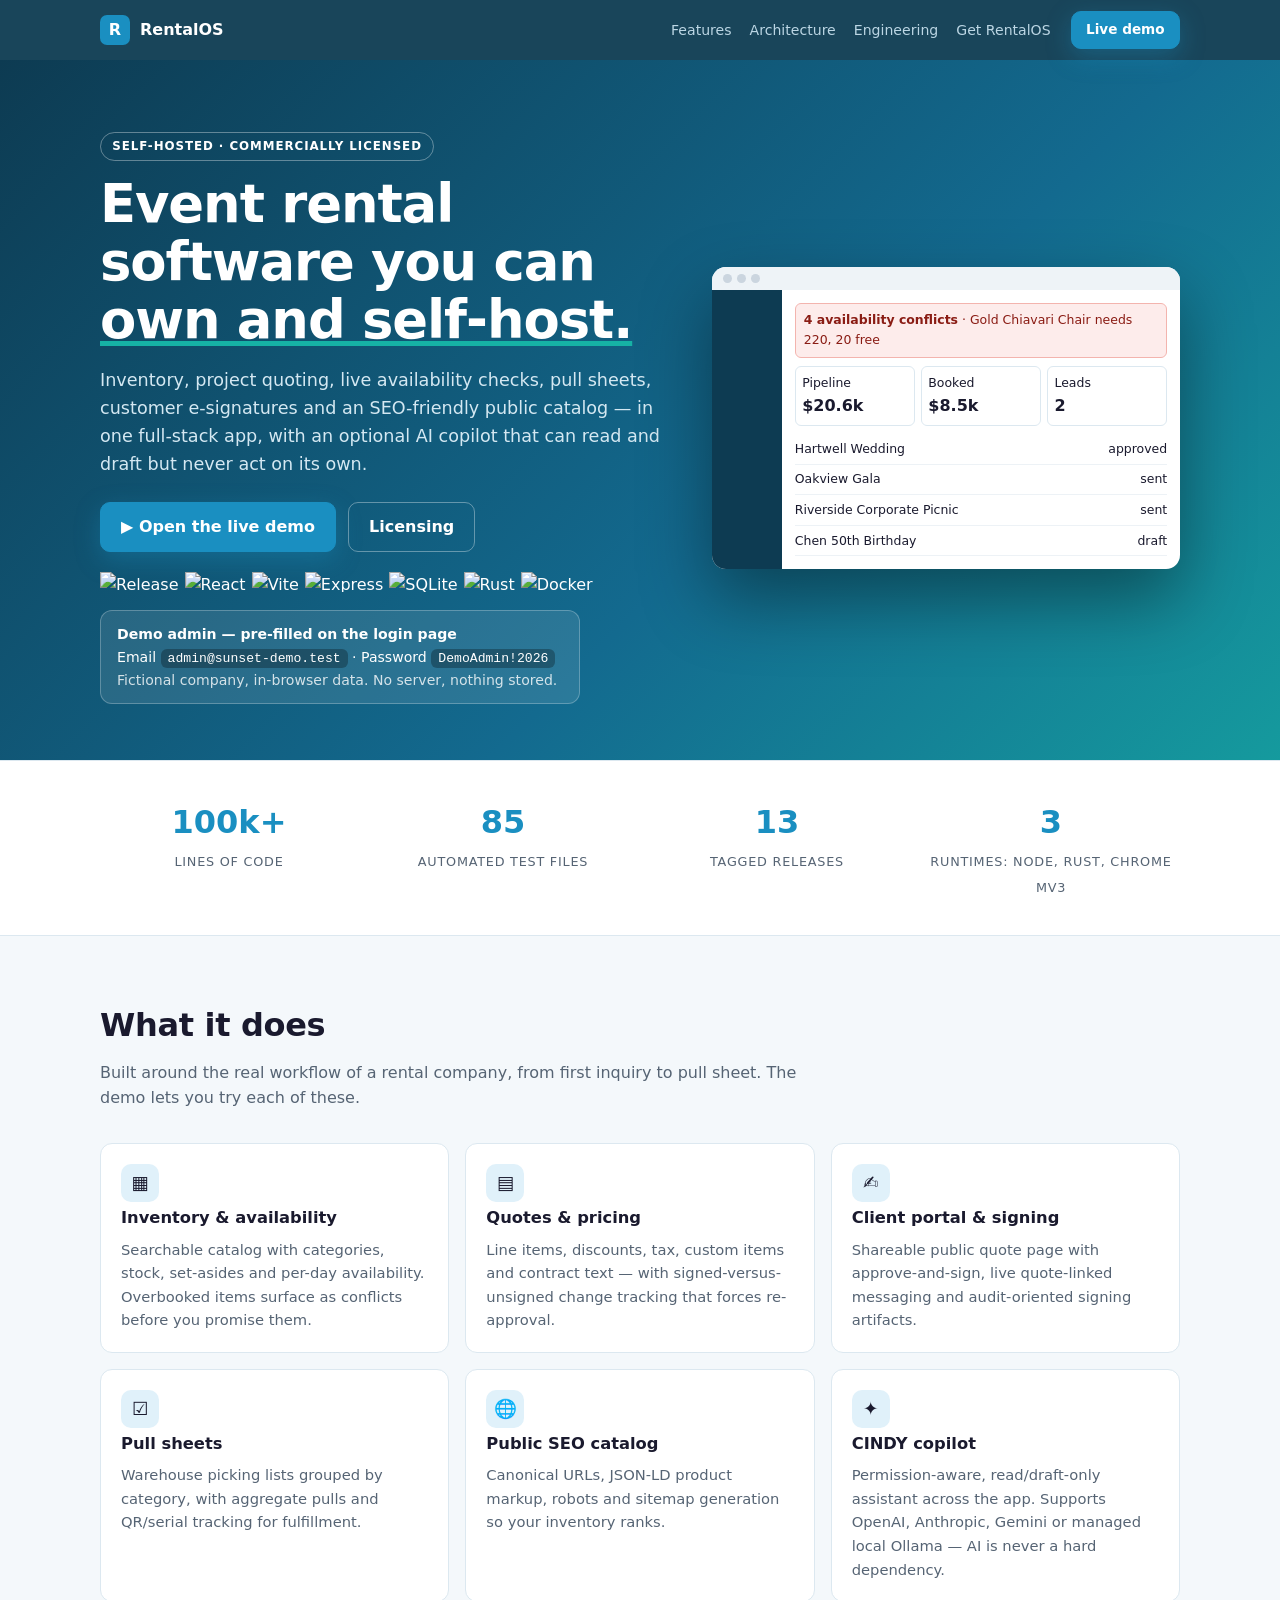
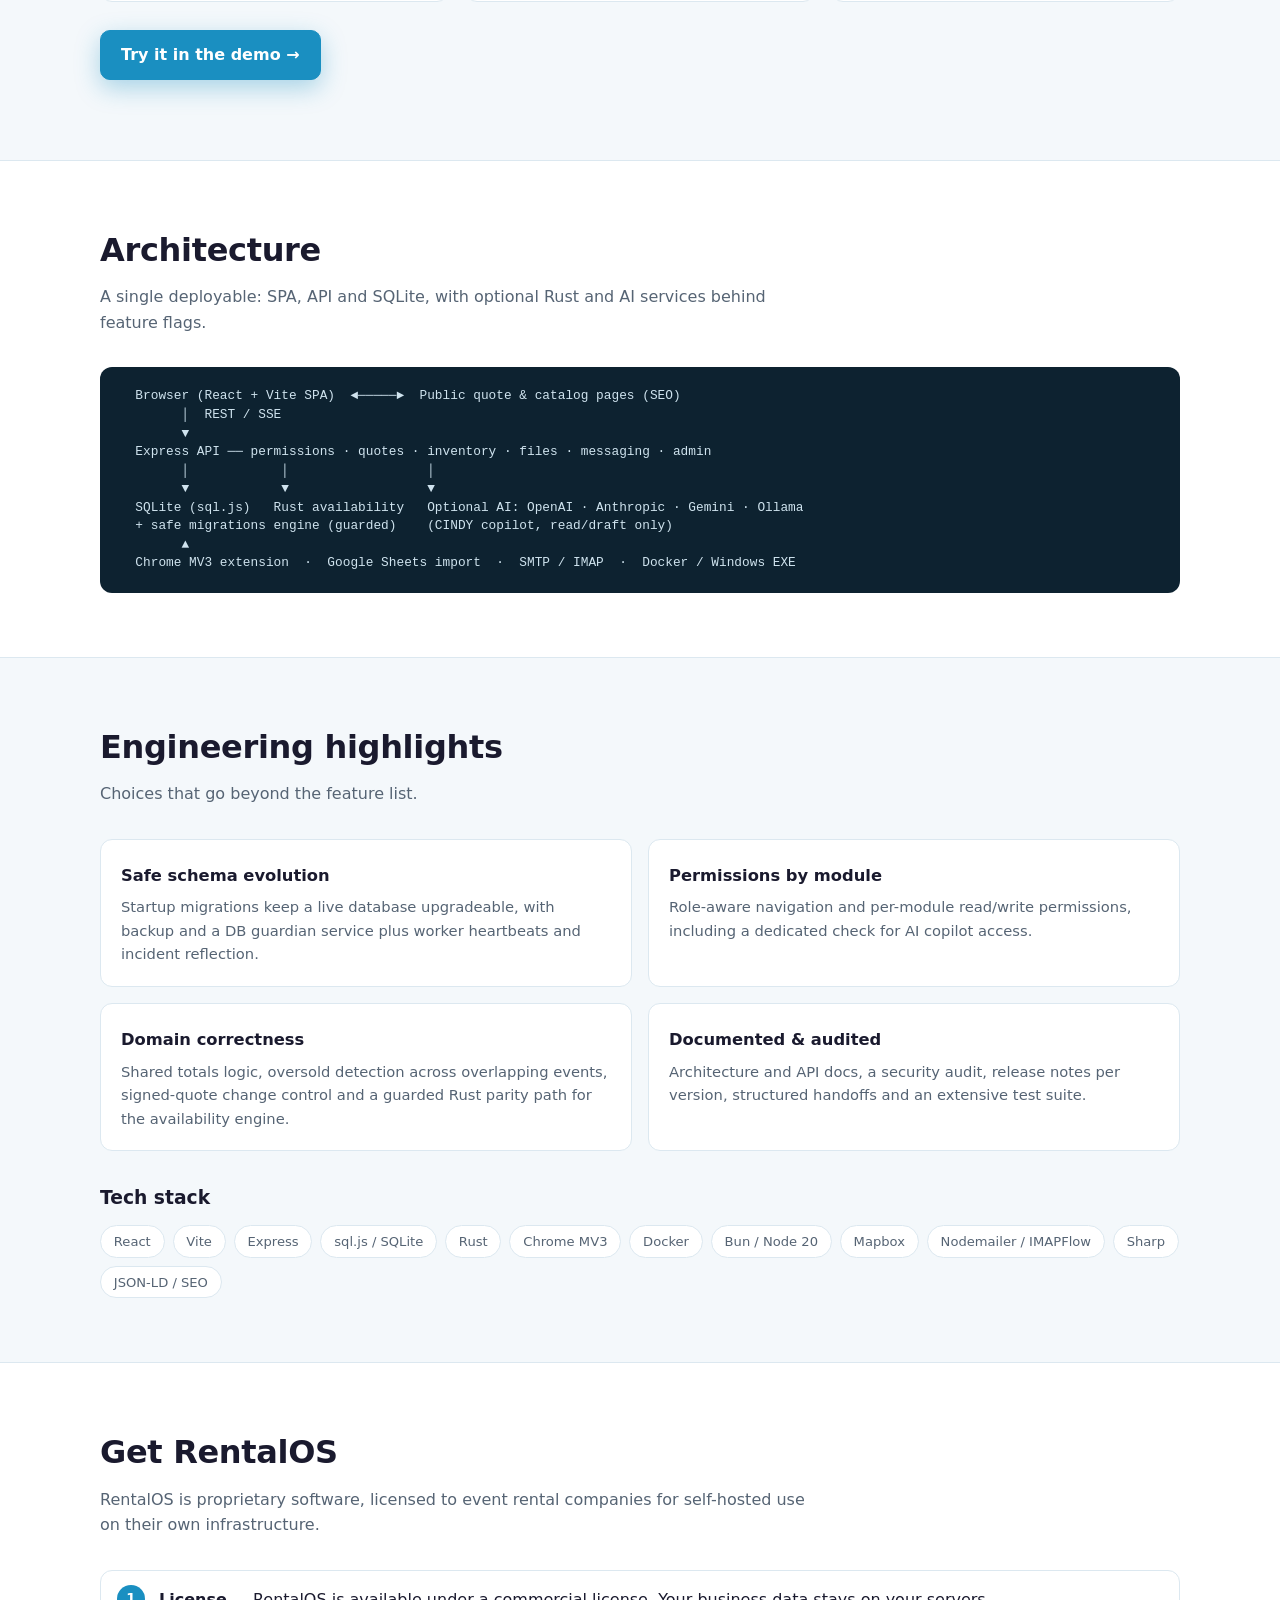
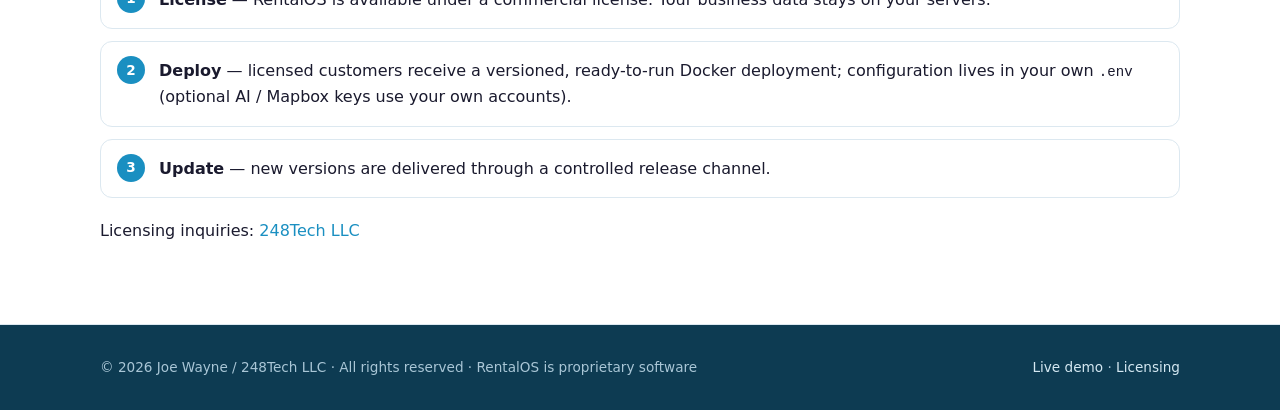
==== index.html @ 3e0eb8b5 "Add RentalOS public website and interactive demo Marketing site and static in-browser demo, moved fr" ====
<!doctype html>
<html lang="en">
<head>
<meta charset="utf-8">
<meta name="viewport" content="width=device-width,initial-scale=1">
<title>RentalOS — Self-Hosted Event Rental Software (Live Demo)</title>
<meta name="description" content="RentalOS is self-hosted event rental software: inventory, quotes, availability conflict detection, pull sheets, e-signatures, public SEO catalog and an AI copilot. React, Express, SQLite and Rust. Try the live demo.">
<meta name="keywords" content="event rental software, rental inventory management, quote management, pull sheets, self-hosted, React, Express, SQLite, Rust, portfolio">
<meta name="author" content="Joe Wayne / 248Tech LLC">
<meta name="robots" content="index,follow,max-image-preview:large">
<link rel="canonical" href="https://248tech.github.io/rentalos-site/">
<link rel="icon" type="image/png" href="assets/favicon.png">
<link rel="apple-touch-icon" href="assets/apple-touch-icon.png">
<link rel="manifest" href="manifest.webmanifest">
<meta name="theme-color" content="#0d3b52">
<meta property="og:type" content="website">
<meta property="og:site_name" content="RentalOS">
<meta property="og:title" content="RentalOS — Self-Hosted Event Rental Software">
<meta property="og:description" content="Inventory, quotes, availability checks, pull sheets, e-signatures and a public SEO catalog. Sign in to the live demo as admin.">
<meta property="og:url" content="https://248tech.github.io/rentalos-site/">
<meta property="og:image" content="https://248tech.github.io/rentalos-site/assets/og-image.png">
<meta property="og:image:width" content="1200"><meta property="og:image:height" content="630">
<meta name="twitter:card" content="summary_large_image">
<meta name="twitter:title" content="RentalOS — Event Rental Software">
<meta name="twitter:description" content="Self-hosted. Try the live admin demo.">
<meta name="twitter:image" content="https://248tech.github.io/rentalos-site/assets/og-image.png">
<script type="application/ld+json">
{"@context":"https://schema.org","@type":"SoftwareApplication","name":"RentalOS","applicationCategory":"BusinessApplication","operatingSystem":"Linux, Windows, Docker","description":"Self-hosted event rental software for inventory, quotes, contracts, pull sheets and public catalog publishing.","url":"https://248tech.github.io/rentalos-site/","programmingLanguage":["JavaScript","Rust"],"author":{"@type":"Organization","name":"248Tech LLC","url":"https://github.com/248Tech"}}
</script>
<style>
:root{--navy:#0d3b52;--primary:#1a8fc1;--accent:#16b2a5;--bg:#f4f8fb;--panel:#fff;--line:#dce8f0;--text:#1a1a2e;--muted:#566474;--purple:#7c3aed}
*{box-sizing:border-box}html{scroll-behavior:smooth}
body{margin:0;font-family:-apple-system,BlinkMacSystemFont,"Segoe UI",system-ui,sans-serif;color:var(--text);background:var(--bg);line-height:1.6;-webkit-font-smoothing:antialiased}
a{color:var(--primary);text-decoration:none}a:hover{text-decoration:underline}
:focus-visible{outline:2px solid var(--primary);outline-offset:3px}
.skip{position:absolute;left:-999px}.skip:focus{left:8px;top:8px;background:#fff;padding:8px;z-index:99}
.wrap{max-width:1120px;margin:0 auto;padding:0 20px}
header.top{position:sticky;top:0;z-index:20;background:rgba(13,59,82,.95);backdrop-filter:blur(8px)}
header.top .wrap{display:flex;align-items:center;gap:20px;height:60px}
.logo{display:flex;align-items:center;gap:10px;color:#fff;font-weight:700}.logo b{width:30px;height:30px;border-radius:7px;background:var(--primary);display:grid;place-items:center}
nav.links{display:flex;gap:18px;margin-left:auto;font-size:.88rem}nav.links a{color:#bcd6e4}nav.links a:hover{color:#fff;text-decoration:none}
.btn{display:inline-flex;align-items:center;gap:8px;padding:.7rem 1.25rem;border-radius:10px;font-weight:600;border:1px solid var(--line);background:#fff;color:var(--text)}.btn:hover{text-decoration:none;border-color:var(--primary)}
.btn.primary{background:var(--primary);border-color:var(--primary);color:#fff;box-shadow:0 8px 24px rgba(26,143,193,.35)}.btn.primary:hover{background:#157aa6}
.btn.ghost{background:transparent;color:#fff;border-color:rgba(255,255,255,.35)}
.hero{background:linear-gradient(135deg,#0d3b52 0%,#136a8f 60%,#16b2a5 120%);color:#fff;padding:72px 0 56px}
.hero .wrap{display:grid;grid-template-columns:1.1fr .9fr;gap:40px;align-items:center}
.eyebrow{display:inline-block;font-size:.74rem;font-weight:700;letter-spacing:.08em;text-transform:uppercase;border:1px solid rgba(255,255,255,.35);padding:.25rem .7rem;border-radius:99px}
h1{font-size:clamp(2.1rem,5vw,3.3rem);line-height:1.1;margin:.9rem 0 1rem;letter-spacing:-.02em}
.lead{font-size:1.1rem;max-width:56ch;color:#d4e8f2;margin:0 0 1.5rem}
.cta{display:flex;gap:12px;flex-wrap:wrap;margin-bottom:20px}
.badges{display:flex;gap:6px;flex-wrap:wrap}.badges img{height:20px}
.creds{margin-top:18px;background:rgba(255,255,255,.1);border:1px solid rgba(255,255,255,.25);border-radius:12px;padding:12px 16px;font-size:.88rem;max-width:480px}
.creds code{background:rgba(0,0,0,.28);padding:2px 7px;border-radius:6px;font-size:.82rem}
.shot{background:#fff;border-radius:14px;box-shadow:0 30px 70px rgba(0,0,0,.4);overflow:hidden;color:var(--text);font-size:.78rem}
.shot .bar{background:#eef3f7;padding:.45rem .7rem;display:flex;gap:5px}.shot .bar i{width:9px;height:9px;border-radius:50%;background:#cbd5df}
.shot .body{display:grid;grid-template-columns:70px 1fr}.shot .sb{background:#0d3b52;min-height:250px}.shot .mn{padding:.8rem}
.shot .k{display:grid;grid-template-columns:repeat(3,1fr);gap:6px;margin-bottom:8px}.shot .k div{border:1px solid var(--line);border-radius:6px;padding:.4rem}.shot .k b{display:block;font-size:1rem}
.shot .al{background:#fdeceb;border:1px solid #f3b4ae;color:#8a1c14;border-radius:6px;padding:.4rem .5rem;margin-bottom:8px}
.shot .rw{display:flex;justify-content:space-between;padding:.3rem 0;border-bottom:1px solid #edf2f6}
section{padding:64px 0}h2{font-size:clamp(1.5rem,3vw,2rem);margin:0 0 .5rem;letter-spacing:-.01em}.sub{color:var(--muted);margin:0 0 32px;max-width:70ch}
.alt{background:#fff;border-block:1px solid var(--line)}
.grid{display:grid;gap:16px}.g3{grid-template-columns:repeat(3,1fr)}.g4{grid-template-columns:repeat(4,1fr)}.g2{grid-template-columns:repeat(2,1fr)}
.card{background:#fff;border:1px solid var(--line);border-radius:12px;padding:20px}.alt .card{background:var(--bg)}
.card h3{margin:.2rem 0 .4rem;font-size:1.02rem}.card p{margin:0;color:var(--muted);font-size:.92rem}
.ic{width:38px;height:38px;border-radius:10px;display:grid;place-items:center;background:#e0f1fa;font-size:1.15rem}
.stats{display:grid;grid-template-columns:repeat(4,1fr);gap:16px;text-align:center}.stats b{display:block;font-size:2rem;color:var(--primary)}.stats span{font-size:.8rem;color:var(--muted);text-transform:uppercase;letter-spacing:.06em}
.tags{display:flex;flex-wrap:wrap;gap:8px}.tag{border:1px solid var(--line);background:#fff;border-radius:99px;padding:.3rem .8rem;font-size:.82rem;color:var(--muted)}
pre.arch{margin:0;background:#0d2230;color:#cfe3ee;border-radius:12px;padding:20px;overflow:auto;font-size:.8rem;line-height:1.45}
.steps{counter-reset:s;display:grid;gap:12px;padding:0;list-style:none}.steps li{counter-increment:s;background:#fff;border:1px solid var(--line);border-radius:12px;padding:16px 16px 16px 58px;position:relative}
.steps li::before{content:counter(s);position:absolute;left:16px;top:14px;width:28px;height:28px;border-radius:50%;background:var(--primary);color:#fff;display:grid;place-items:center;font-weight:700;font-size:.85rem}
pre.code{background:#0d2230;color:#cfe3ee;border-radius:10px;padding:14px;overflow:auto;margin:10px 0 0;font-size:.82rem}
code{font-family:ui-monospace,Consolas,monospace;font-size:.88em}
footer{background:var(--navy);color:#a9c6d6;padding:32px 0;font-size:.85rem}footer a{color:#d4e8f2}footer .wrap{display:flex;gap:16px;justify-content:space-between;flex-wrap:wrap}
@media(max-width:900px){.hero .wrap{grid-template-columns:1fr}.g3,.g4{grid-template-columns:1fr 1fr}.stats{grid-template-columns:1fr 1fr}nav.links{display:none}}
@media(max-width:560px){.g3,.g4,.g2{grid-template-columns:1fr}.hero{padding-top:40px}section{padding:44px 0}}
@media(prefers-reduced-motion:reduce){html{scroll-behavior:auto}}
</style>
</head>
<body>
<a class="skip" href="#main">Skip to content</a>
<header class="top"><div class="wrap"><a class="logo" href="./"><b>R</b>RentalOS</a>
<nav class="links" aria-label="Sections"><a href="#features">Features</a><a href="#architecture">Architecture</a><a href="#engineering">Engineering</a><a href="#run">Get RentalOS</a></nav>
<a class="btn primary" href="demo/" style="padding:.45rem .9rem;font-size:.85rem">Live demo</a></div></header>
<main id="main">
<section class="hero"><div class="wrap">
  <div>
    <span class="eyebrow">Self-hosted · Commercially licensed</span>
    <h1>Event rental software you can <u style="text-decoration-color:#16b2a5">own and self&#8209;host.</u></h1>
    <p class="lead">Inventory, project quoting, live availability checks, pull sheets, customer e-signatures and an SEO-friendly public catalog — in one full-stack app, with an optional AI copilot that can read and draft but never act on its own.</p>
    <div class="cta"><a class="btn primary" href="demo/">▶ Open the live demo</a><a class="btn ghost" href="#run">Licensing</a></div>
    <div class="badges" aria-label="Project badges">
      <img alt="Release" src="https://img.shields.io/badge/release-v0.0.13-1a8fc1?style=flat-square">
      <img alt="React" src="https://img.shields.io/badge/React-20232A?style=flat-square&logo=react&logoColor=61DAFB">
      <img alt="Vite" src="https://img.shields.io/badge/Vite-646CFF?style=flat-square&logo=vite&logoColor=white">
      <img alt="Express" src="https://img.shields.io/badge/Express-000?style=flat-square&logo=express&logoColor=white">
      <img alt="SQLite" src="https://img.shields.io/badge/SQLite-003B57?style=flat-square&logo=sqlite&logoColor=white">
      <img alt="Rust" src="https://img.shields.io/badge/Rust-000?style=flat-square&logo=rust&logoColor=white">
      <img alt="Docker" src="https://img.shields.io/badge/Docker-2496ED?style=flat-square&logo=docker&logoColor=white">
    </div>
    <div class="creds"><b>Demo admin — pre-filled on the login page</b><br>Email <code>admin@sunset-demo.test</code> · Password <code>DemoAdmin!2026</code><br><span style="opacity:.8">Fictional company, in-browser data. No server, nothing stored.</span></div>
  </div>
  <div class="shot" aria-hidden="true"><div class="bar"><i></i><i></i><i></i></div><div class="body"><div class="sb"></div><div class="mn">
    <div class="al"><b>4 availability conflicts</b> · Gold Chiavari Chair needs 220, 20 free</div>
    <div class="k"><div>Pipeline<b>$20.6k</b></div><div>Booked<b>$8.5k</b></div><div>Leads<b>2</b></div></div>
    <div class="rw"><span>Hartwell Wedding</span><span>approved</span></div><div class="rw"><span>Oakview Gala</span><span>sent</span></div><div class="rw"><span>Riverside Corporate Picnic</span><span>sent</span></div><div class="rw"><span>Chen 50th Birthday</span><span>draft</span></div>
  </div></div></div>
</div></section>

<section class="alt" style="padding:36px 0"><div class="wrap stats" role="list">
  <div role="listitem"><b>100k+</b><span>lines of code</span></div><div role="listitem"><b>85</b><span>automated test files</span></div><div role="listitem"><b>13</b><span>tagged releases</span></div><div role="listitem"><b>3</b><span>runtimes: Node, Rust, Chrome MV3</span></div>
</div></section>

<section id="features"><div class="wrap">
  <h2>What it does</h2><p class="sub">Built around the real workflow of a rental company, from first inquiry to pull sheet. The demo lets you try each of these.</p>
  <div class="grid g3">
    <div class="card"><div class="ic">▦</div><h3>Inventory &amp; availability</h3><p>Searchable catalog with categories, stock, set-asides and per-day availability. Overbooked items surface as conflicts before you promise them.</p></div>
    <div class="card"><div class="ic">▤</div><h3>Quotes &amp; pricing</h3><p>Line items, discounts, tax, custom items and contract text — with signed-versus-unsigned change tracking that forces re-approval.</p></div>
    <div class="card"><div class="ic">✍</div><h3>Client portal &amp; signing</h3><p>Shareable public quote page with approve-and-sign, live quote-linked messaging and audit-oriented signing artifacts.</p></div>
    <div class="card"><div class="ic">☑</div><h3>Pull sheets</h3><p>Warehouse picking lists grouped by category, with aggregate pulls and QR/serial tracking for fulfillment.</p></div>
    <div class="card"><div class="ic">🌐</div><h3>Public SEO catalog</h3><p>Canonical URLs, JSON-LD product markup, robots and sitemap generation so your inventory ranks.</p></div>
    <div class="card"><div class="ic">✦</div><h3>CINDY copilot</h3><p>Permission-aware, read/draft-only assistant across the app. Supports OpenAI, Anthropic, Gemini or managed local Ollama — AI is never a hard dependency.</p></div>
  </div>
  <p style="margin-top:28px"><a class="btn primary" href="demo/">Try it in the demo →</a></p>
</div></section>

<section id="architecture" class="alt"><div class="wrap">
  <h2>Architecture</h2><p class="sub">A single deployable: SPA, API and SQLite, with optional Rust and AI services behind feature flags.</p>
  <pre class="arch" aria-label="Architecture diagram">
  Browser (React + Vite SPA)  ◄─────►  Public quote &amp; catalog pages (SEO)
        │  REST / SSE
        ▼
  Express API ── permissions · quotes · inventory · files · messaging · admin
        │            │                  │
        ▼            ▼                  ▼
  SQLite (sql.js)   Rust availability   Optional AI: OpenAI · Anthropic · Gemini · Ollama
  + safe migrations engine (guarded)    (CINDY copilot, read/draft only)
        ▲
  Chrome MV3 extension  ·  Google Sheets import  ·  SMTP / IMAP  ·  Docker / Windows EXE</pre>
</div></section>

<section id="engineering"><div class="wrap">
  <h2>Engineering highlights</h2><p class="sub">Choices that go beyond the feature list.</p>
  <div class="grid g2">
    <div class="card"><h3>Safe schema evolution</h3><p>Startup migrations keep a live database upgradeable, with backup and a DB guardian service plus worker heartbeats and incident reflection.</p></div>
    <div class="card"><h3>Permissions by module</h3><p>Role-aware navigation and per-module read/write permissions, including a dedicated check for AI copilot access.</p></div>
    <div class="card"><h3>Domain correctness</h3><p>Shared totals logic, oversold detection across overlapping events, signed-quote change control and a guarded Rust parity path for the availability engine.</p></div>
    <div class="card"><h3>Documented &amp; audited</h3><p>Architecture and API docs, a security audit, release notes per version, structured handoffs and an extensive test suite.</p></div>
  </div>
  <h3 style="margin:32px 0 12px">Tech stack</h3>
  <div class="tags"><span class="tag">React</span><span class="tag">Vite</span><span class="tag">Express</span><span class="tag">sql.js / SQLite</span><span class="tag">Rust</span><span class="tag">Chrome MV3</span><span class="tag">Docker</span><span class="tag">Bun / Node 20</span><span class="tag">Mapbox</span><span class="tag">Nodemailer / IMAPFlow</span><span class="tag">Sharp</span><span class="tag">JSON-LD / SEO</span></div>
</div></section>

<section id="run" class="alt"><div class="wrap">
  <h2>Get RentalOS</h2><p class="sub">RentalOS is proprietary software, licensed to event rental companies for self-hosted use on their own infrastructure.</p>
  <ol class="steps">
    <li><b>License</b> — RentalOS is available under a commercial license. Your business data stays on your servers.</li>
    <li><b>Deploy</b> — licensed customers receive a versioned, ready-to-run Docker deployment; configuration lives in your own <code>.env</code> (optional AI / Mapbox keys use your own accounts).</li>
    <li><b>Update</b> — new versions are delivered through a controlled release channel.</li>
  </ol>
  <p style="margin-top:20px">Licensing inquiries: <a href="https://github.com/248Tech">248Tech LLC</a></p>
</div></section>
</main>
<footer><div class="wrap"><span>© 2026 Joe Wayne / 248Tech LLC · All rights reserved · RentalOS is proprietary software</span><span><a href="demo/">Live demo</a> · <a href="#run">Licensing</a></span></div></footer>
</body>
</html>
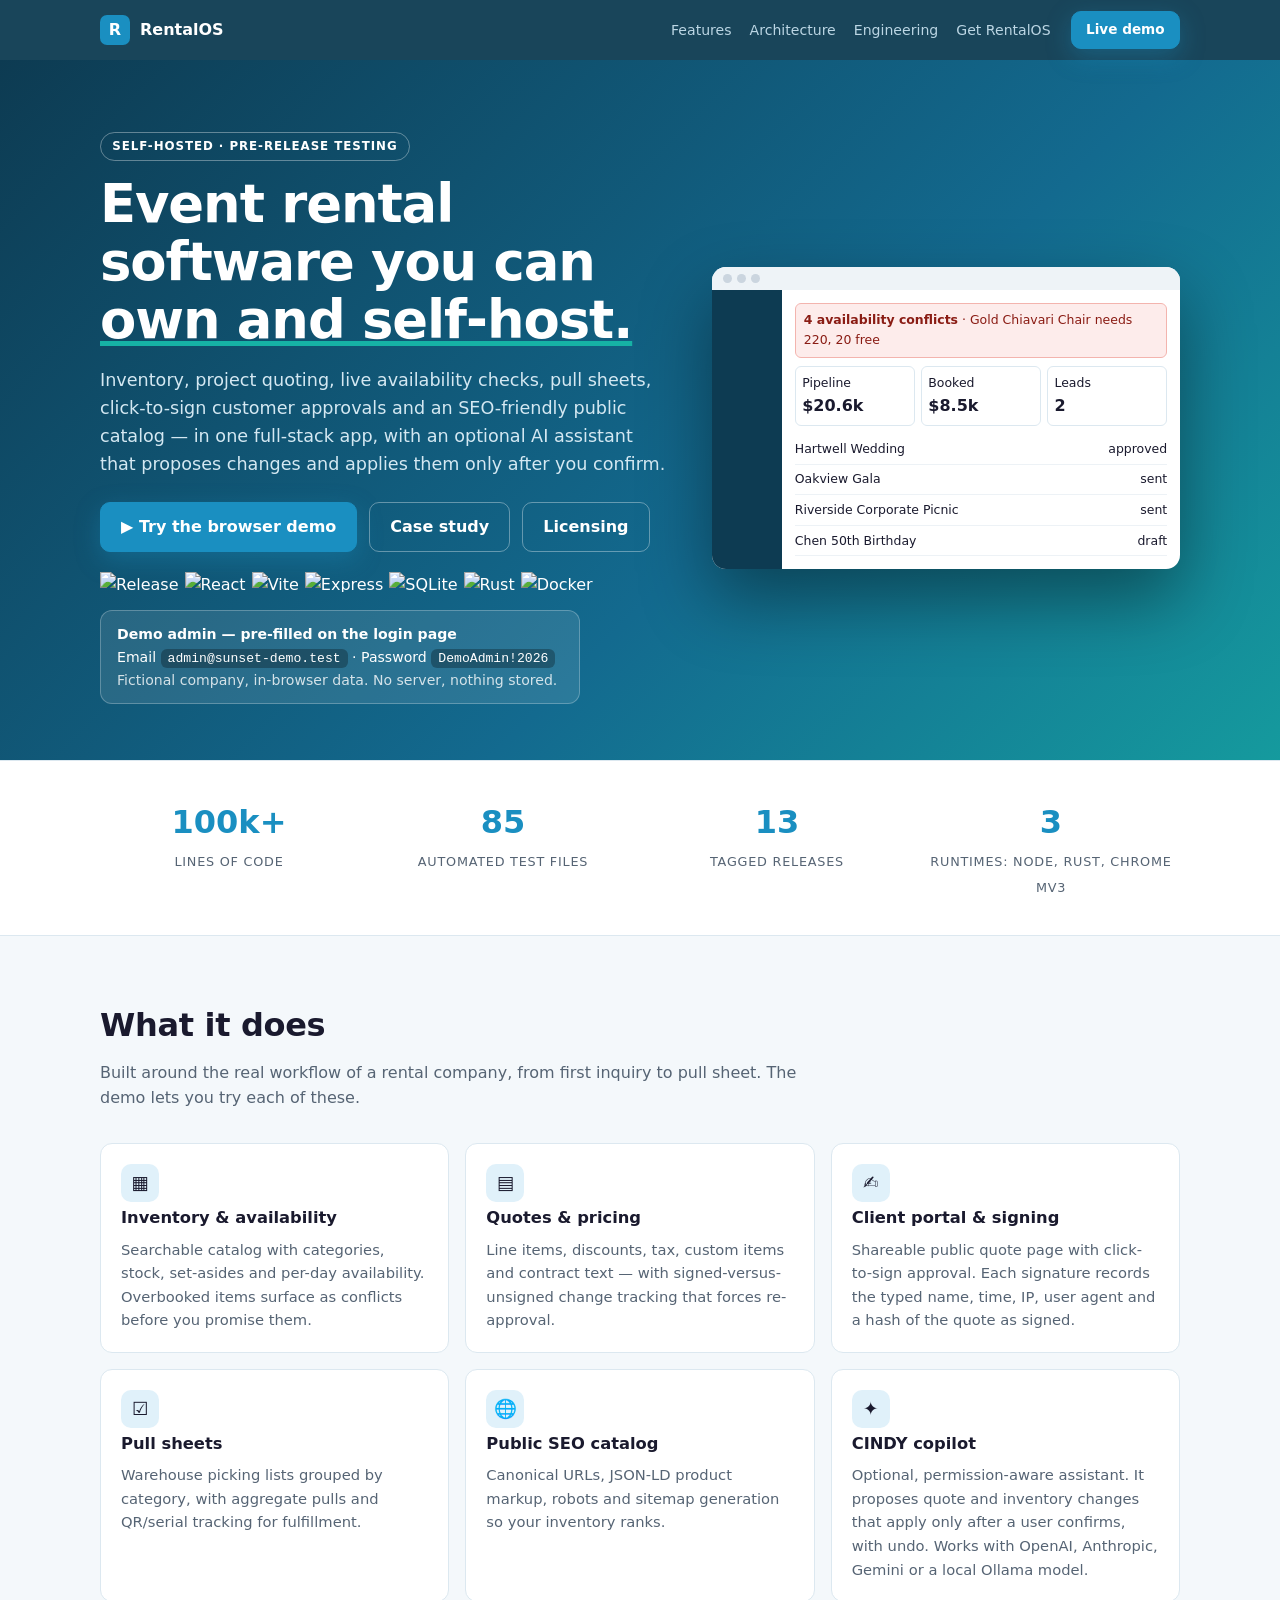
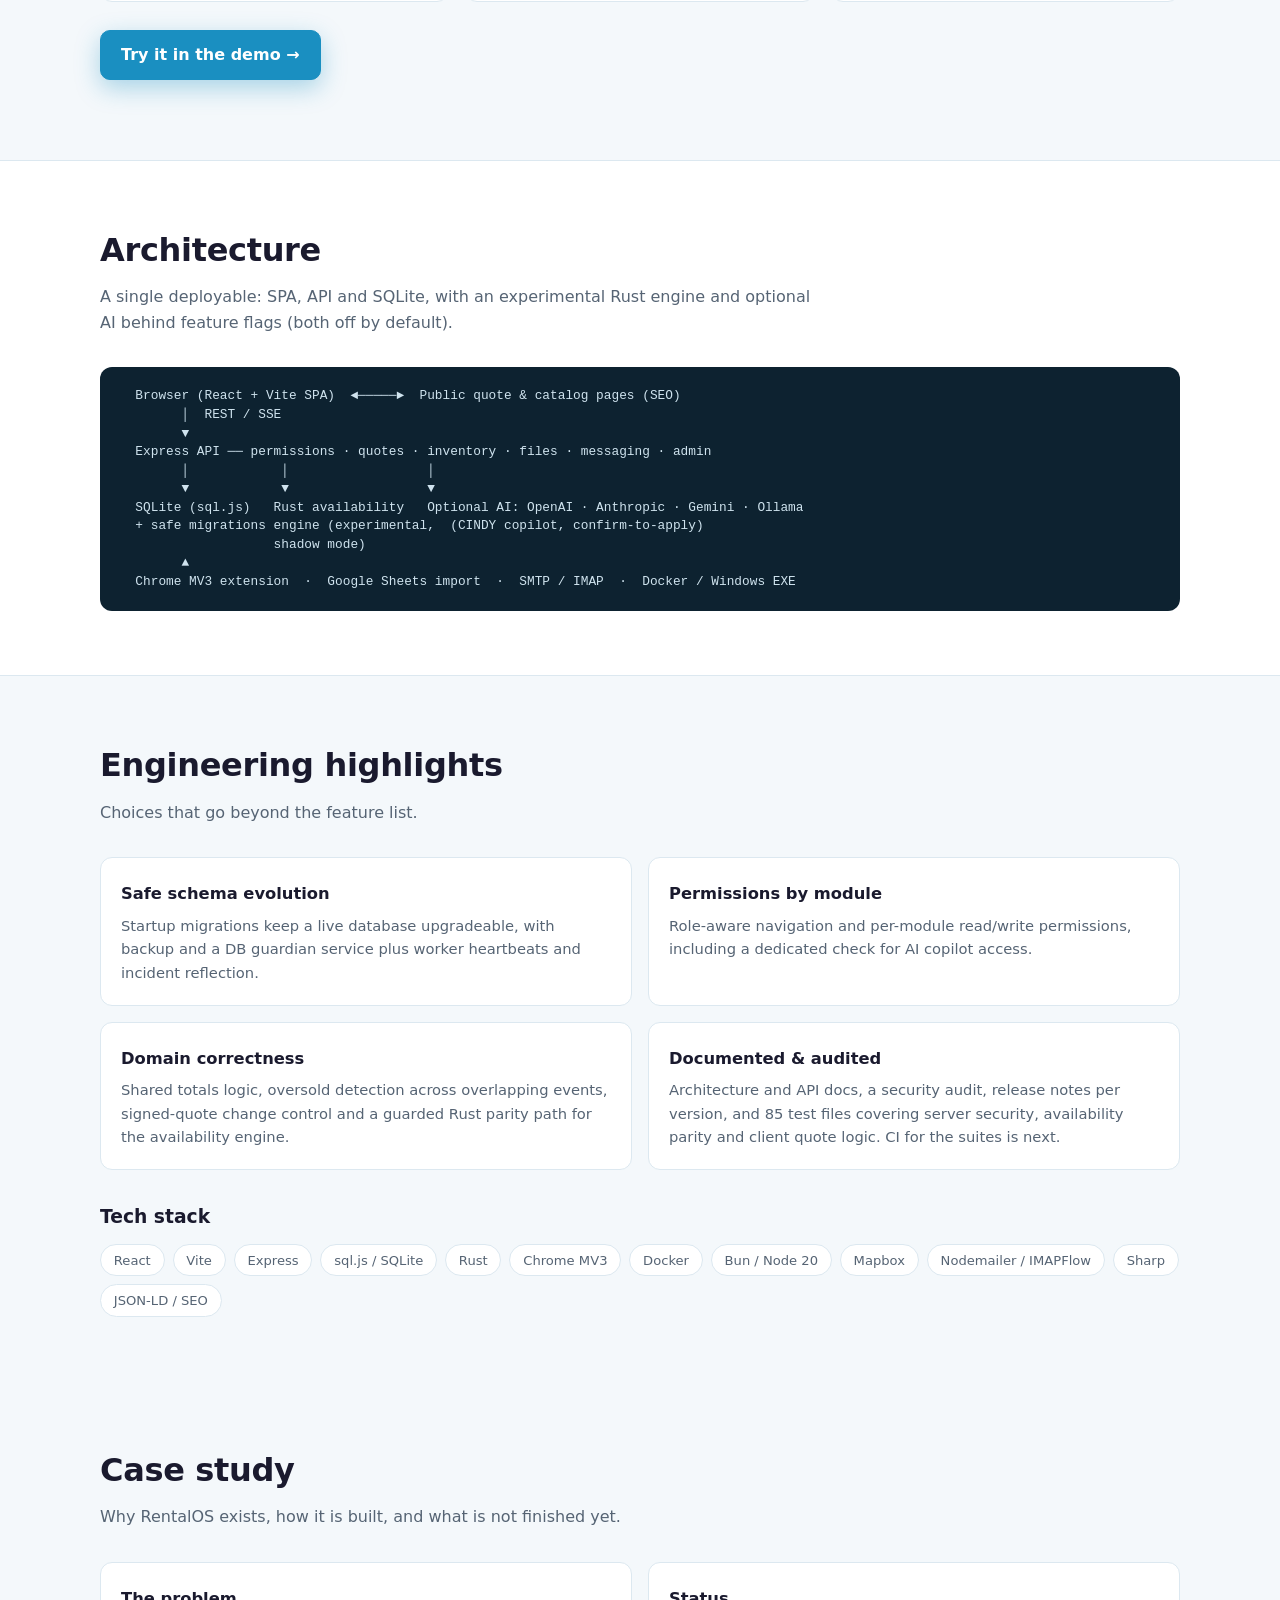
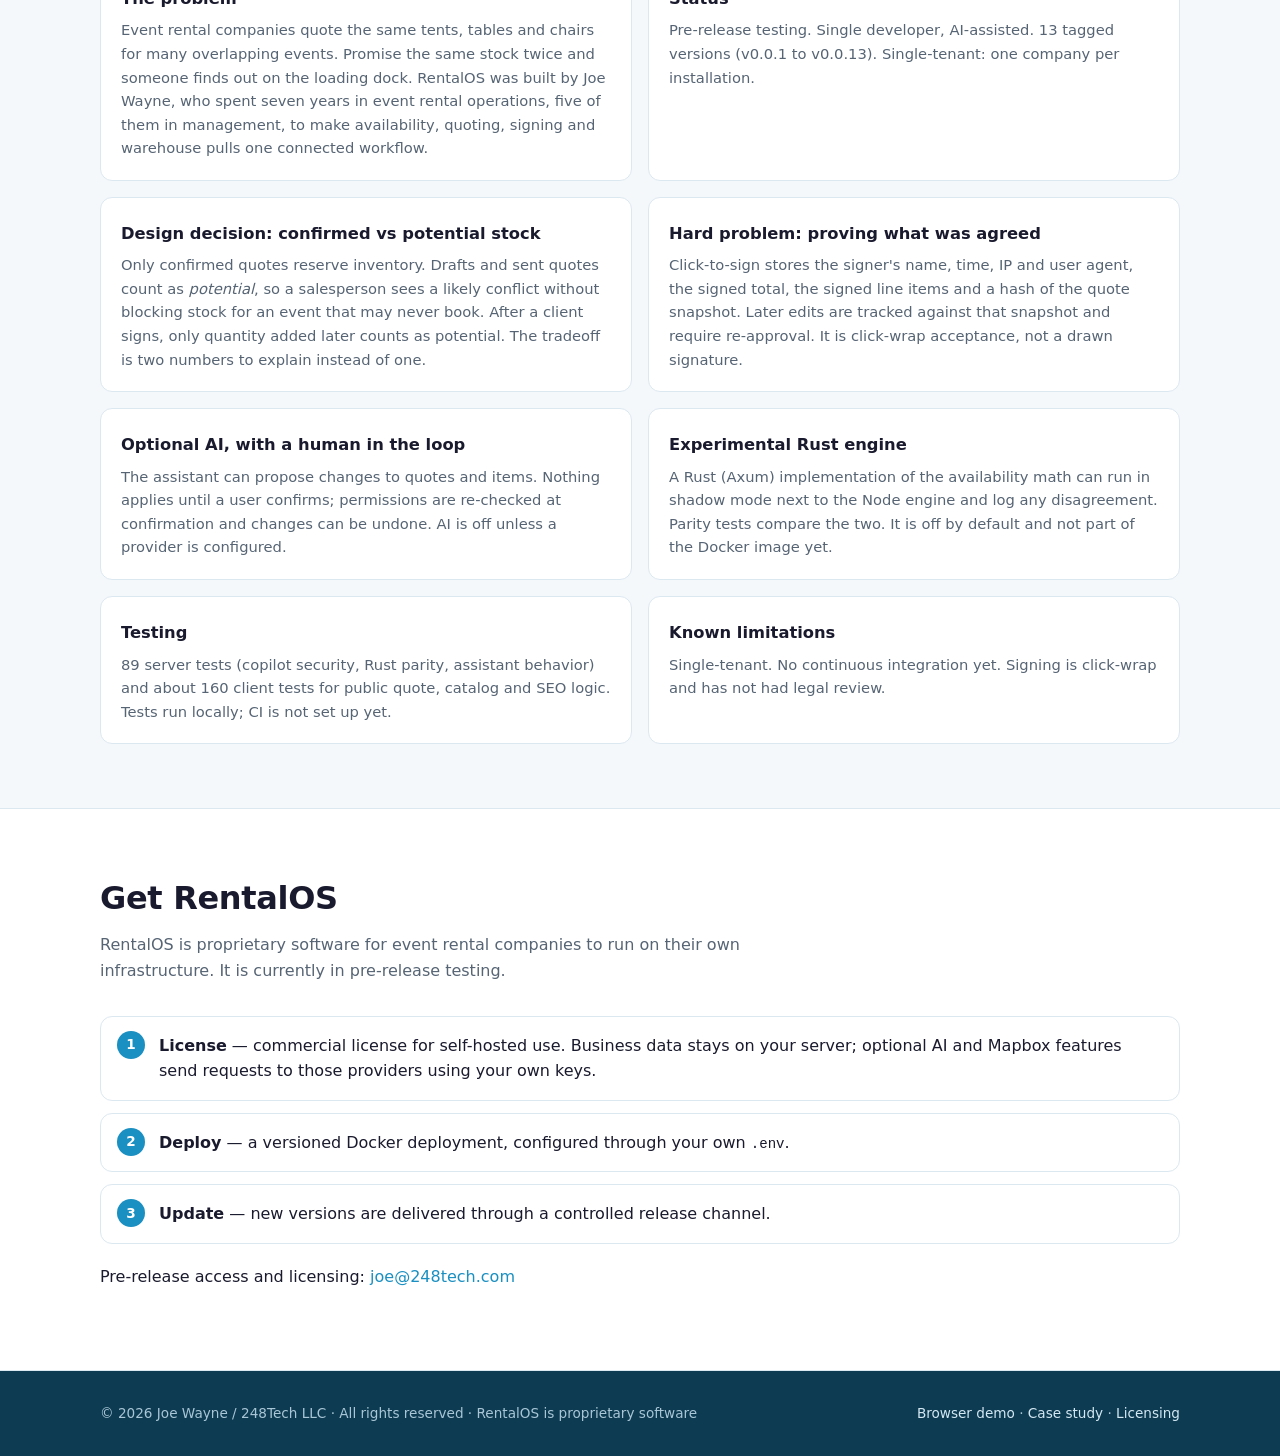
==== commit 11cbe506: "Add case study; mark pre-release; correct AI, signing and licensing copy - Status: pre-release testi" ====
--- a/index.html
+++ b/index.html
@@ -4,7 +4,7 @@
 <meta charset="utf-8">
 <meta name="viewport" content="width=device-width,initial-scale=1">
 <title>RentalOS — Self-Hosted Event Rental Software (Live Demo)</title>
-<meta name="description" content="RentalOS is self-hosted event rental software: inventory, quotes, availability conflict detection, pull sheets, e-signatures, public SEO catalog and an AI copilot. React, Express, SQLite and Rust. Try the live demo.">
+<meta name="description" content="RentalOS is self-hosted event rental software: inventory, quotes, availability conflict detection, pull sheets, click-to-sign approvals, public SEO catalog and an optional AI assistant. React, Express and SQLite. In pre-release testing; try the browser demo.">
 <meta name="keywords" content="event rental software, rental inventory management, quote management, pull sheets, self-hosted, React, Express, SQLite, Rust, portfolio">
 <meta name="author" content="Joe Wayne / 248Tech LLC">
 <meta name="robots" content="index,follow,max-image-preview:large">
@@ -84,10 +84,10 @@
 <main id="main">
 <section class="hero"><div class="wrap">
   <div>
-    <span class="eyebrow">Self-hosted · Commercially licensed</span>
+    <span class="eyebrow">Self-hosted · Pre-release testing</span>
     <h1>Event rental software you can <u style="text-decoration-color:#16b2a5">own and self&#8209;host.</u></h1>
-    <p class="lead">Inventory, project quoting, live availability checks, pull sheets, customer e-signatures and an SEO-friendly public catalog — in one full-stack app, with an optional AI copilot that can read and draft but never act on its own.</p>
-    <div class="cta"><a class="btn primary" href="demo/">▶ Open the live demo</a><a class="btn ghost" href="#run">Licensing</a></div>
+    <p class="lead">Inventory, project quoting, live availability checks, pull sheets, click-to-sign customer approvals and an SEO-friendly public catalog — in one full-stack app, with an optional AI assistant that proposes changes and applies them only after you confirm.</p>
+    <div class="cta"><a class="btn primary" href="demo/">▶ Try the browser demo</a><a class="btn ghost" href="#case-study">Case study</a><a class="btn ghost" href="#run">Licensing</a></div>
     <div class="badges" aria-label="Project badges">
       <img alt="Release" src="https://img.shields.io/badge/release-v0.0.13-1a8fc1?style=flat-square">
       <img alt="React" src="https://img.shields.io/badge/React-20232A?style=flat-square&logo=react&logoColor=61DAFB">
@@ -115,16 +115,16 @@
   <div class="grid g3">
     <div class="card"><div class="ic">▦</div><h3>Inventory &amp; availability</h3><p>Searchable catalog with categories, stock, set-asides and per-day availability. Overbooked items surface as conflicts before you promise them.</p></div>
     <div class="card"><div class="ic">▤</div><h3>Quotes &amp; pricing</h3><p>Line items, discounts, tax, custom items and contract text — with signed-versus-unsigned change tracking that forces re-approval.</p></div>
-    <div class="card"><div class="ic">✍</div><h3>Client portal &amp; signing</h3><p>Shareable public quote page with approve-and-sign, live quote-linked messaging and audit-oriented signing artifacts.</p></div>
+    <div class="card"><div class="ic">✍</div><h3>Client portal &amp; signing</h3><p>Shareable public quote page with click-to-sign approval. Each signature records the typed name, time, IP, user agent and a hash of the quote as signed.</p></div>
     <div class="card"><div class="ic">☑</div><h3>Pull sheets</h3><p>Warehouse picking lists grouped by category, with aggregate pulls and QR/serial tracking for fulfillment.</p></div>
     <div class="card"><div class="ic">🌐</div><h3>Public SEO catalog</h3><p>Canonical URLs, JSON-LD product markup, robots and sitemap generation so your inventory ranks.</p></div>
-    <div class="card"><div class="ic">✦</div><h3>CINDY copilot</h3><p>Permission-aware, read/draft-only assistant across the app. Supports OpenAI, Anthropic, Gemini or managed local Ollama — AI is never a hard dependency.</p></div>
+    <div class="card"><div class="ic">✦</div><h3>CINDY copilot</h3><p>Optional, permission-aware assistant. It proposes quote and inventory changes that apply only after a user confirms, with undo. Works with OpenAI, Anthropic, Gemini or a local Ollama model.</p></div>
   </div>
   <p style="margin-top:28px"><a class="btn primary" href="demo/">Try it in the demo →</a></p>
 </div></section>
 
 <section id="architecture" class="alt"><div class="wrap">
-  <h2>Architecture</h2><p class="sub">A single deployable: SPA, API and SQLite, with optional Rust and AI services behind feature flags.</p>
+  <h2>Architecture</h2><p class="sub">A single deployable: SPA, API and SQLite, with an experimental Rust engine and optional AI behind feature flags (both off by default).</p>
   <pre class="arch" aria-label="Architecture diagram">
   Browser (React + Vite SPA)  ◄─────►  Public quote &amp; catalog pages (SEO)
         │  REST / SSE
@@ -133,7 +133,8 @@
         │            │                  │
         ▼            ▼                  ▼
   SQLite (sql.js)   Rust availability   Optional AI: OpenAI · Anthropic · Gemini · Ollama
-  + safe migrations engine (guarded)    (CINDY copilot, read/draft only)
+  + safe migrations engine (experimental,  (CINDY copilot, confirm-to-apply)
+                    shadow mode)
         ▲
   Chrome MV3 extension  ·  Google Sheets import  ·  SMTP / IMAP  ·  Docker / Windows EXE</pre>
 </div></section>
@@ -144,22 +145,37 @@
     <div class="card"><h3>Safe schema evolution</h3><p>Startup migrations keep a live database upgradeable, with backup and a DB guardian service plus worker heartbeats and incident reflection.</p></div>
     <div class="card"><h3>Permissions by module</h3><p>Role-aware navigation and per-module read/write permissions, including a dedicated check for AI copilot access.</p></div>
     <div class="card"><h3>Domain correctness</h3><p>Shared totals logic, oversold detection across overlapping events, signed-quote change control and a guarded Rust parity path for the availability engine.</p></div>
-    <div class="card"><h3>Documented &amp; audited</h3><p>Architecture and API docs, a security audit, release notes per version, structured handoffs and an extensive test suite.</p></div>
+    <div class="card"><h3>Documented &amp; audited</h3><p>Architecture and API docs, a security audit, release notes per version, and 85 test files covering server security, availability parity and client quote logic. CI for the suites is next.</p></div>
   </div>
   <h3 style="margin:32px 0 12px">Tech stack</h3>
   <div class="tags"><span class="tag">React</span><span class="tag">Vite</span><span class="tag">Express</span><span class="tag">sql.js / SQLite</span><span class="tag">Rust</span><span class="tag">Chrome MV3</span><span class="tag">Docker</span><span class="tag">Bun / Node 20</span><span class="tag">Mapbox</span><span class="tag">Nodemailer / IMAPFlow</span><span class="tag">Sharp</span><span class="tag">JSON-LD / SEO</span></div>
 </div></section>
 
+<section id="case-study"><div class="wrap">
+  <h2>Case study</h2><p class="sub">Why RentalOS exists, how it is built, and what is not finished yet.</p>
+  <!-- SCREENSHOTS -->
+  <div class="grid g2">
+    <div class="card"><h3>The problem</h3><p>Event rental companies quote the same tents, tables and chairs for many overlapping events. Promise the same stock twice and someone finds out on the loading dock. RentalOS was built by Joe Wayne, who spent seven years in event rental operations, five of them in management, to make availability, quoting, signing and warehouse pulls one connected workflow.</p></div>
+    <div class="card"><h3>Status</h3><p>Pre-release testing. Single developer, AI-assisted. 13 tagged versions (v0.0.1 to v0.0.13). Single-tenant: one company per installation.</p></div>
+    <div class="card"><h3>Design decision: confirmed vs potential stock</h3><p>Only confirmed quotes reserve inventory. Drafts and sent quotes count as <em>potential</em>, so a salesperson sees a likely conflict without blocking stock for an event that may never book. After a client signs, only quantity added later counts as potential. The tradeoff is two numbers to explain instead of one.</p></div>
+    <div class="card"><h3>Hard problem: proving what was agreed</h3><p>Click-to-sign stores the signer&#39;s name, time, IP and user agent, the signed total, the signed line items and a hash of the quote snapshot. Later edits are tracked against that snapshot and require re-approval. It is click-wrap acceptance, not a drawn signature.</p></div>
+    <div class="card"><h3>Optional AI, with a human in the loop</h3><p>The assistant can propose changes to quotes and items. Nothing applies until a user confirms; permissions are re-checked at confirmation and changes can be undone. AI is off unless a provider is configured.</p></div>
+    <div class="card"><h3>Experimental Rust engine</h3><p>A Rust (Axum) implementation of the availability math can run in shadow mode next to the Node engine and log any disagreement. Parity tests compare the two. It is off by default and not part of the Docker image yet.</p></div>
+    <div class="card"><h3>Testing</h3><p>89 server tests (copilot security, Rust parity, assistant behavior) and about 160 client tests for public quote, catalog and SEO logic. Tests run locally; CI is not set up yet.</p></div>
+    <div class="card"><h3>Known limitations</h3><p>Single-tenant. No continuous integration yet. Signing is click-wrap and has not had legal review.</p></div>
+  </div>
+</div></section>
+
 <section id="run" class="alt"><div class="wrap">
-  <h2>Get RentalOS</h2><p class="sub">RentalOS is proprietary software, licensed to event rental companies for self-hosted use on their own infrastructure.</p>
+  <h2>Get RentalOS</h2><p class="sub">RentalOS is proprietary software for event rental companies to run on their own infrastructure. It is currently in pre-release testing.</p>
   <ol class="steps">
-    <li><b>License</b> — RentalOS is available under a commercial license. Your business data stays on your servers.</li>
-    <li><b>Deploy</b> — licensed customers receive a versioned, ready-to-run Docker deployment; configuration lives in your own <code>.env</code> (optional AI / Mapbox keys use your own accounts).</li>
+    <li><b>License</b> — commercial license for self-hosted use. Business data stays on your server; optional AI and Mapbox features send requests to those providers using your own keys.</li>
+    <li><b>Deploy</b> — a versioned Docker deployment, configured through your own <code>.env</code>.</li>
     <li><b>Update</b> — new versions are delivered through a controlled release channel.</li>
   </ol>
-  <p style="margin-top:20px">Licensing inquiries: <a href="https://github.com/248Tech">248Tech LLC</a></p>
+  <p style="margin-top:20px">Pre-release access and licensing: <a href="mailto:joe@248tech.com">joe@248tech.com</a></p>
 </div></section>
 </main>
-<footer><div class="wrap"><span>© 2026 Joe Wayne / 248Tech LLC · All rights reserved · RentalOS is proprietary software</span><span><a href="demo/">Live demo</a> · <a href="#run">Licensing</a></span></div></footer>
+<footer><div class="wrap"><span>© 2026 Joe Wayne / 248Tech LLC · All rights reserved · RentalOS is proprietary software</span><span><a href="demo/">Browser demo</a> · <a href="#case-study">Case study</a> · <a href="#run">Licensing</a></span></div></footer>
 </body>
 </html>
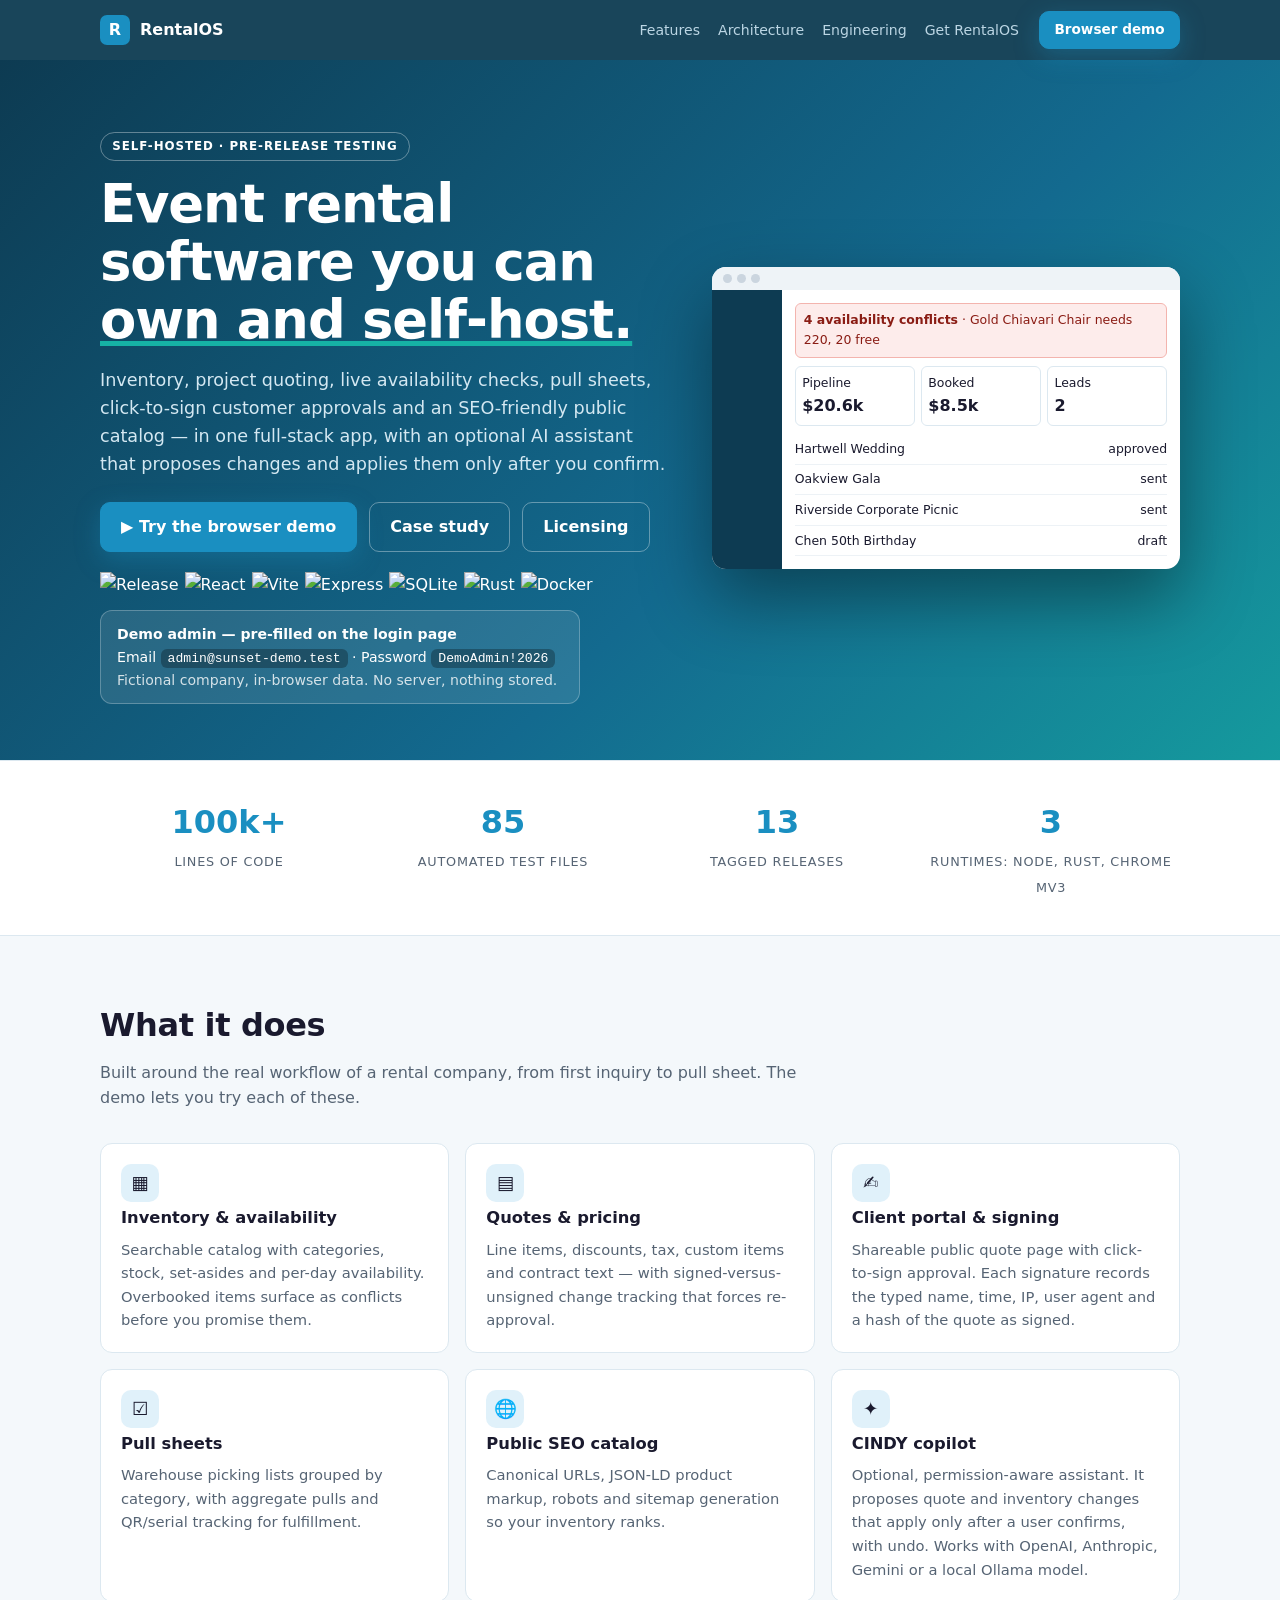
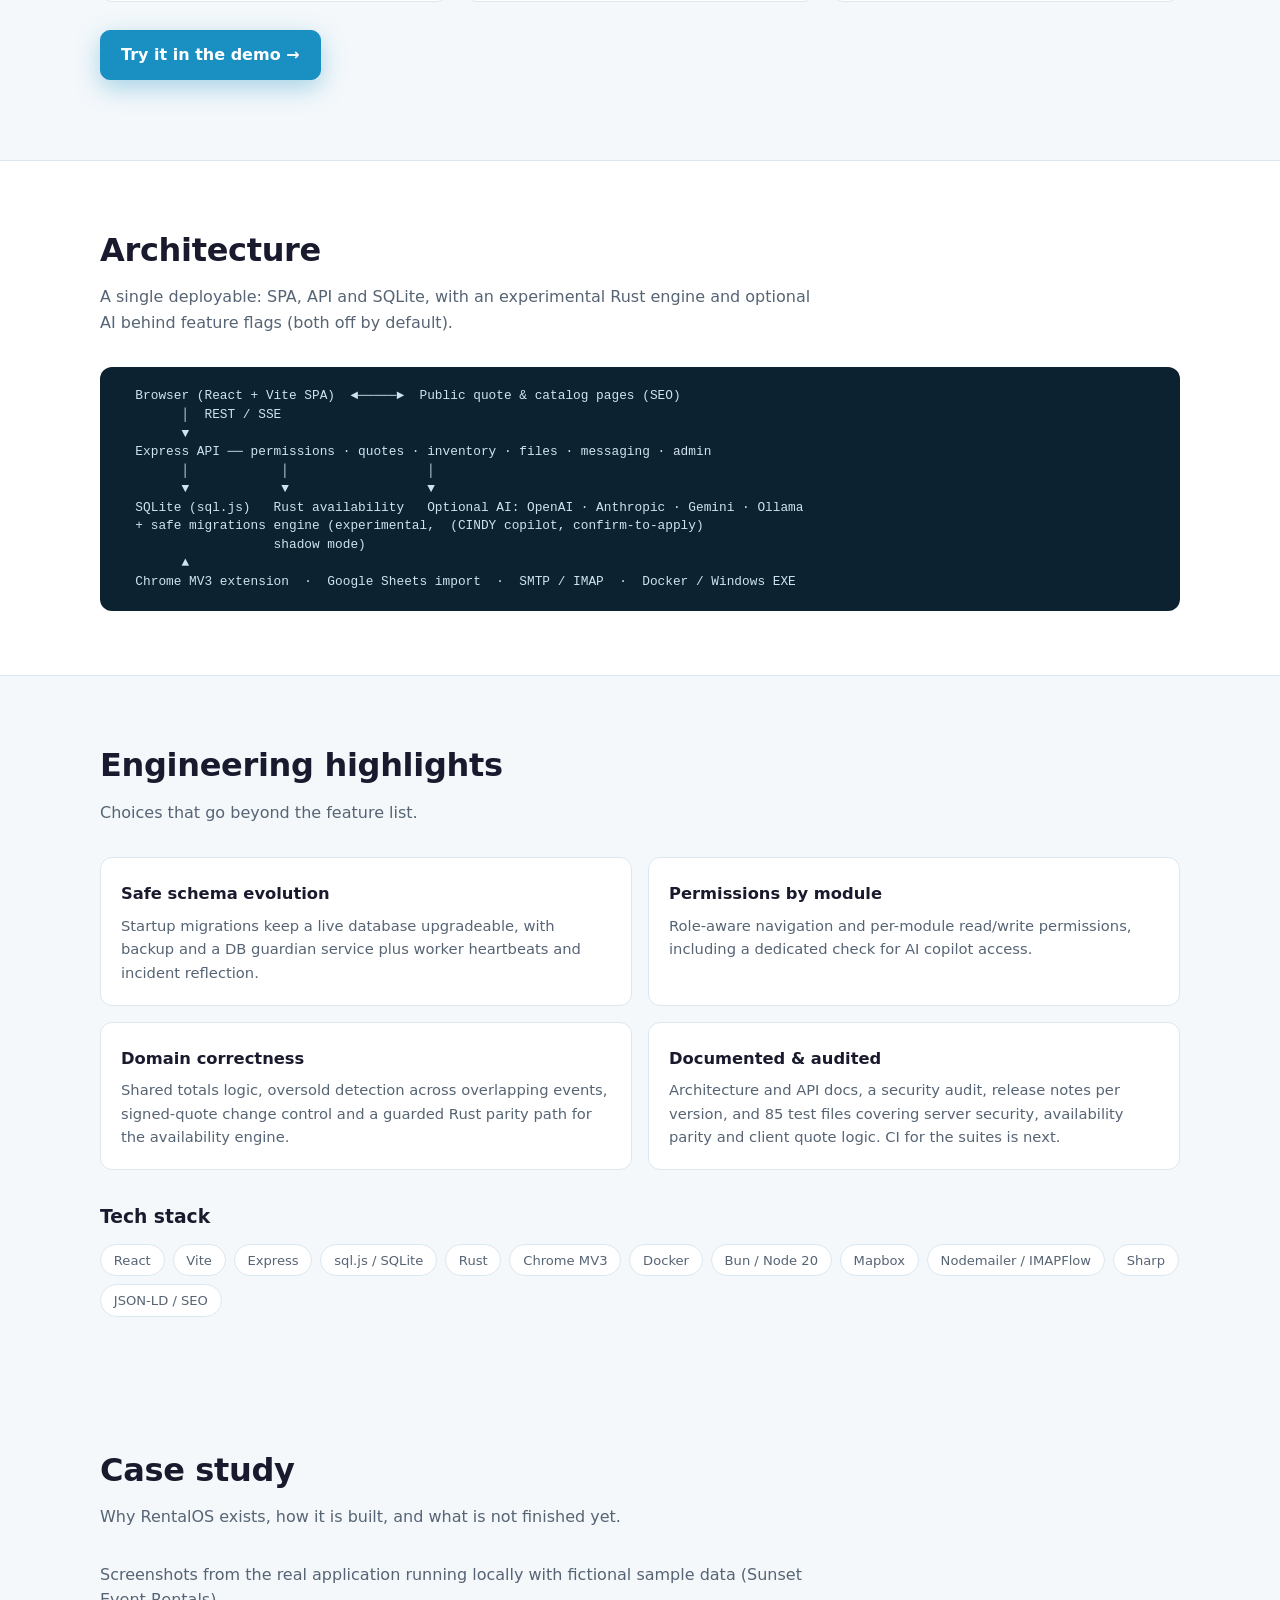
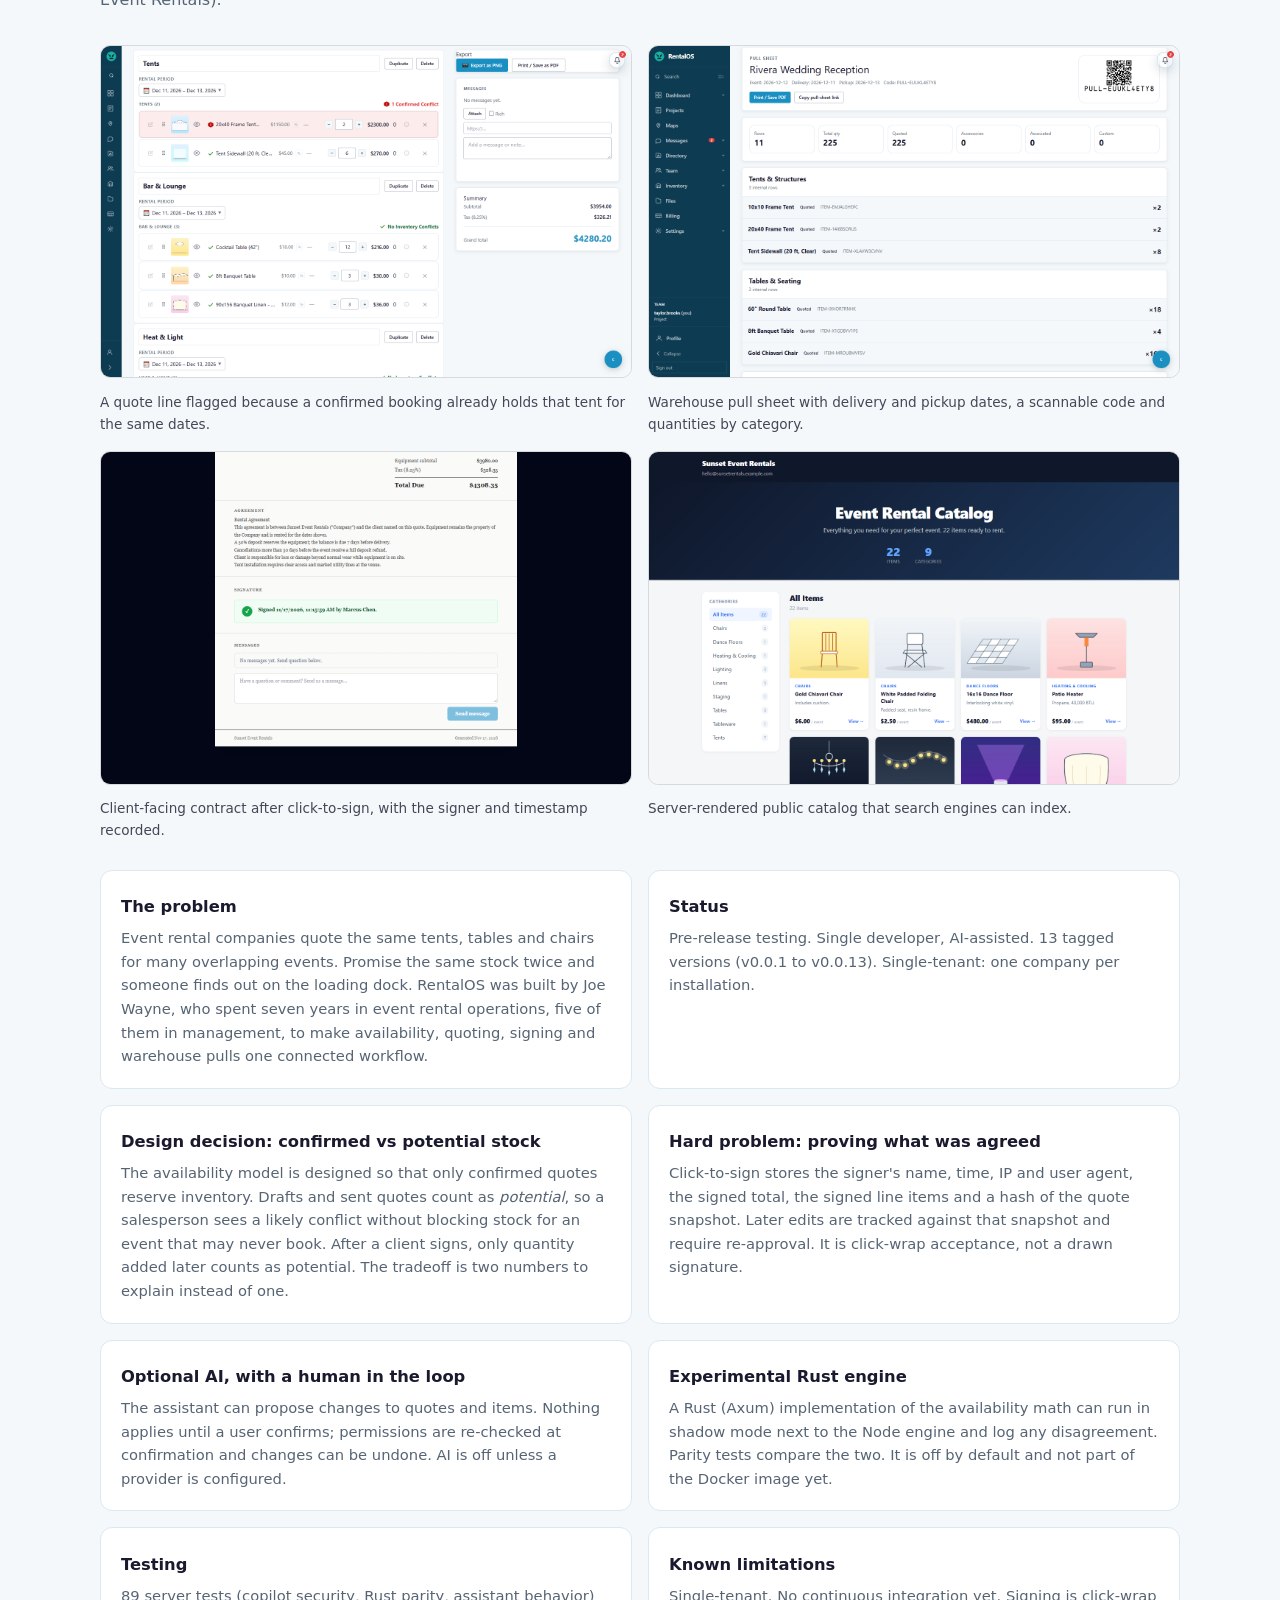
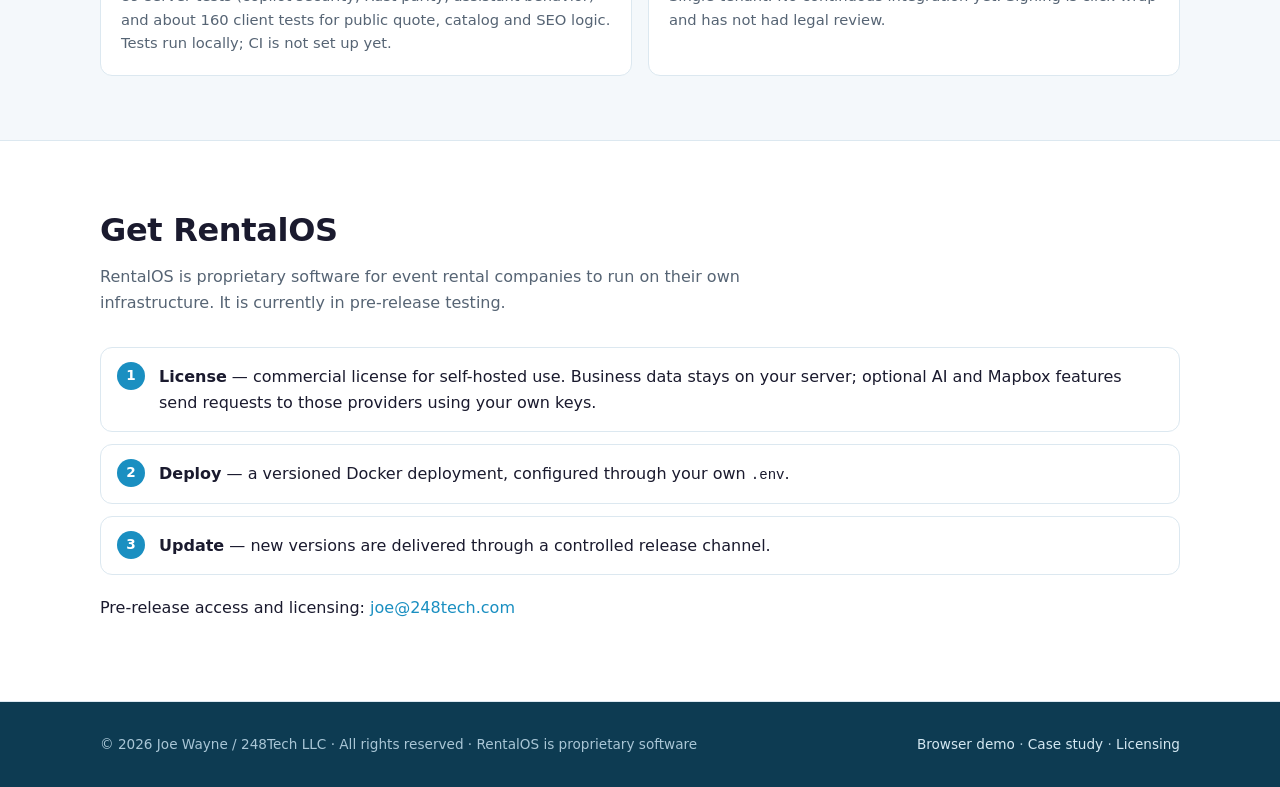
==== commit b525bbf6: "Add real application screenshots to the case study Four screenshots of RentalOS running locally with" ====
--- a/index.html
+++ b/index.html
@@ -16,7 +16,7 @@
 <meta property="og:type" content="website">
 <meta property="og:site_name" content="RentalOS">
 <meta property="og:title" content="RentalOS — Self-Hosted Event Rental Software">
-<meta property="og:description" content="Inventory, quotes, availability checks, pull sheets, e-signatures and a public SEO catalog. Sign in to the live demo as admin.">
+<meta property="og:description" content="Inventory, quotes, availability checks, pull sheets, click-to-sign approvals and a public SEO catalog. Pre-release; try the browser demo with sample data.">
 <meta property="og:url" content="https://248tech.github.io/rentalos-site/">
 <meta property="og:image" content="https://248tech.github.io/rentalos-site/assets/og-image.png">
 <meta property="og:image:width" content="1200"><meta property="og:image:height" content="630">
@@ -80,7 +80,7 @@
 <a class="skip" href="#main">Skip to content</a>
 <header class="top"><div class="wrap"><a class="logo" href="./"><b>R</b>RentalOS</a>
 <nav class="links" aria-label="Sections"><a href="#features">Features</a><a href="#architecture">Architecture</a><a href="#engineering">Engineering</a><a href="#run">Get RentalOS</a></nav>
-<a class="btn primary" href="demo/" style="padding:.45rem .9rem;font-size:.85rem">Live demo</a></div></header>
+<a class="btn primary" href="demo/" style="padding:.45rem .9rem;font-size:.85rem">Browser demo</a></div></header>
 <main id="main">
 <section class="hero"><div class="wrap">
   <div>
@@ -153,11 +153,17 @@
 
 <section id="case-study"><div class="wrap">
   <h2>Case study</h2><p class="sub">Why RentalOS exists, how it is built, and what is not finished yet.</p>
-  <!-- SCREENSHOTS -->
+<p class="sub" style="margin-top:0">Screenshots from the real application running locally with fictional sample data (Sunset Event Rentals).</p>
+  <div class="grid g2" style="margin-bottom:28px">
+    <figure style="margin:0"><a href="assets/screenshots/availability-conflict.png"><img src="assets/screenshots/availability-conflict.png" alt="Quote builder with a 20x40 frame tent line highlighted red and labeled 1 Confirmed Conflict" loading="lazy" width="1440" height="900" style="width:100%;height:auto;border-radius:10px;border:1px solid rgba(127,127,127,.25)"></a><figcaption style="font-size:.85rem;opacity:.8;margin-top:6px">A quote line flagged because a confirmed booking already holds that tent for the same dates.</figcaption></figure>
+    <figure style="margin:0"><a href="assets/screenshots/pull-sheet.png"><img src="assets/screenshots/pull-sheet.png" alt="Pull sheet for the Rivera Wedding Reception with event, delivery and pickup dates, a QR code and items grouped by category" loading="lazy" width="1440" height="900" style="width:100%;height:auto;border-radius:10px;border:1px solid rgba(127,127,127,.25)"></a><figcaption style="font-size:.85rem;opacity:.8;margin-top:6px">Warehouse pull sheet with delivery and pickup dates, a scannable code and quantities by category.</figcaption></figure>
+    <figure style="margin:0"><a href="assets/screenshots/signed-quote.png"><img src="assets/screenshots/signed-quote.png" alt="Client contract page showing totals, agreement terms and a confirmation that Marcus Chen signed" loading="lazy" width="1440" height="900" style="width:100%;height:auto;border-radius:10px;border:1px solid rgba(127,127,127,.25)"></a><figcaption style="font-size:.85rem;opacity:.8;margin-top:6px">Client-facing contract after click-to-sign, with the signer and timestamp recorded.</figcaption></figure>
+    <figure style="margin:0"><a href="assets/screenshots/public-catalog.png"><img src="assets/screenshots/public-catalog.png" alt="Public rental catalog listing 22 items in 9 categories with prices" loading="lazy" width="1440" height="900" style="width:100%;height:auto;border-radius:10px;border:1px solid rgba(127,127,127,.25)"></a><figcaption style="font-size:.85rem;opacity:.8;margin-top:6px">Server-rendered public catalog that search engines can index.</figcaption></figure>
+  </div>
   <div class="grid g2">
     <div class="card"><h3>The problem</h3><p>Event rental companies quote the same tents, tables and chairs for many overlapping events. Promise the same stock twice and someone finds out on the loading dock. RentalOS was built by Joe Wayne, who spent seven years in event rental operations, five of them in management, to make availability, quoting, signing and warehouse pulls one connected workflow.</p></div>
     <div class="card"><h3>Status</h3><p>Pre-release testing. Single developer, AI-assisted. 13 tagged versions (v0.0.1 to v0.0.13). Single-tenant: one company per installation.</p></div>
-    <div class="card"><h3>Design decision: confirmed vs potential stock</h3><p>Only confirmed quotes reserve inventory. Drafts and sent quotes count as <em>potential</em>, so a salesperson sees a likely conflict without blocking stock for an event that may never book. After a client signs, only quantity added later counts as potential. The tradeoff is two numbers to explain instead of one.</p></div>
+    <div class="card"><h3>Design decision: confirmed vs potential stock</h3><p>The availability model is designed so that only confirmed quotes reserve inventory. Drafts and sent quotes count as <em>potential</em>, so a salesperson sees a likely conflict without blocking stock for an event that may never book. After a client signs, only quantity added later counts as potential. The tradeoff is two numbers to explain instead of one.</p></div>
     <div class="card"><h3>Hard problem: proving what was agreed</h3><p>Click-to-sign stores the signer&#39;s name, time, IP and user agent, the signed total, the signed line items and a hash of the quote snapshot. Later edits are tracked against that snapshot and require re-approval. It is click-wrap acceptance, not a drawn signature.</p></div>
     <div class="card"><h3>Optional AI, with a human in the loop</h3><p>The assistant can propose changes to quotes and items. Nothing applies until a user confirms; permissions are re-checked at confirmation and changes can be undone. AI is off unless a provider is configured.</p></div>
     <div class="card"><h3>Experimental Rust engine</h3><p>A Rust (Axum) implementation of the availability math can run in shadow mode next to the Node engine and log any disagreement. Parity tests compare the two. It is off by default and not part of the Docker image yet.</p></div>
